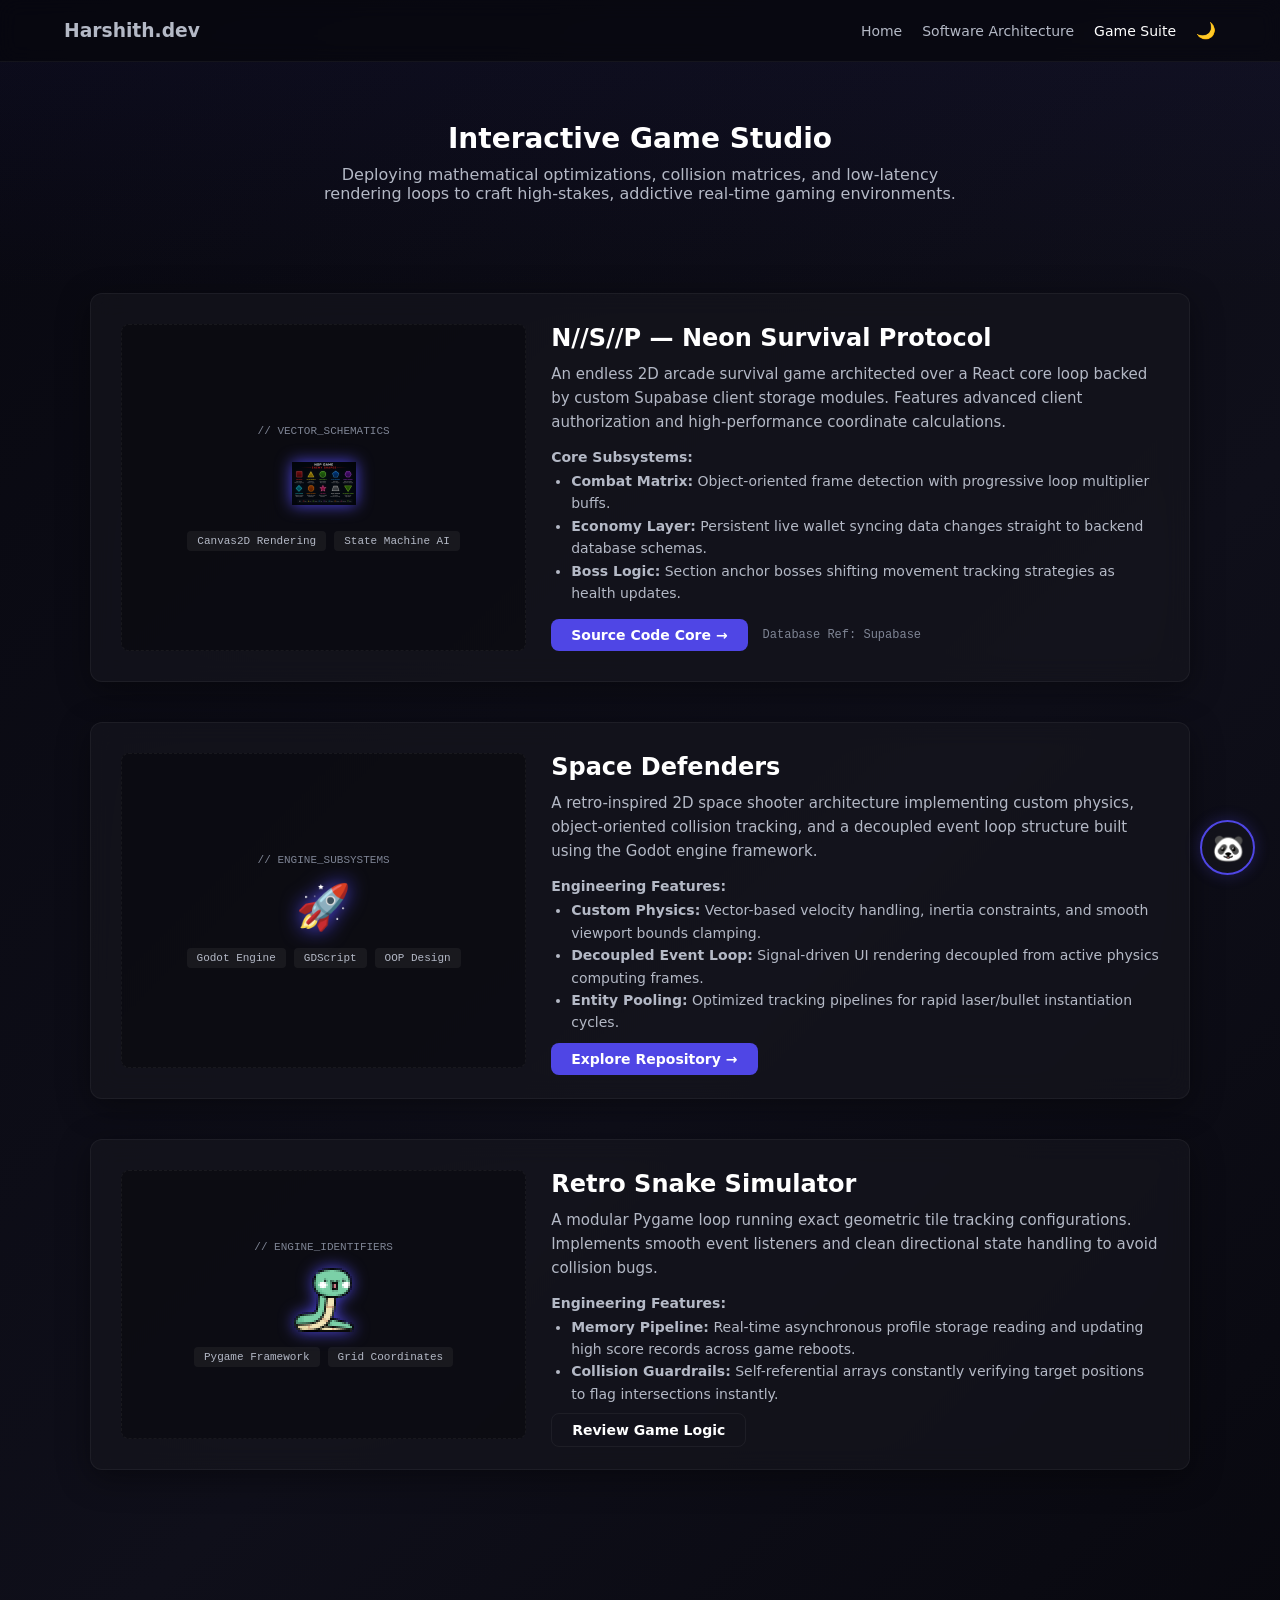
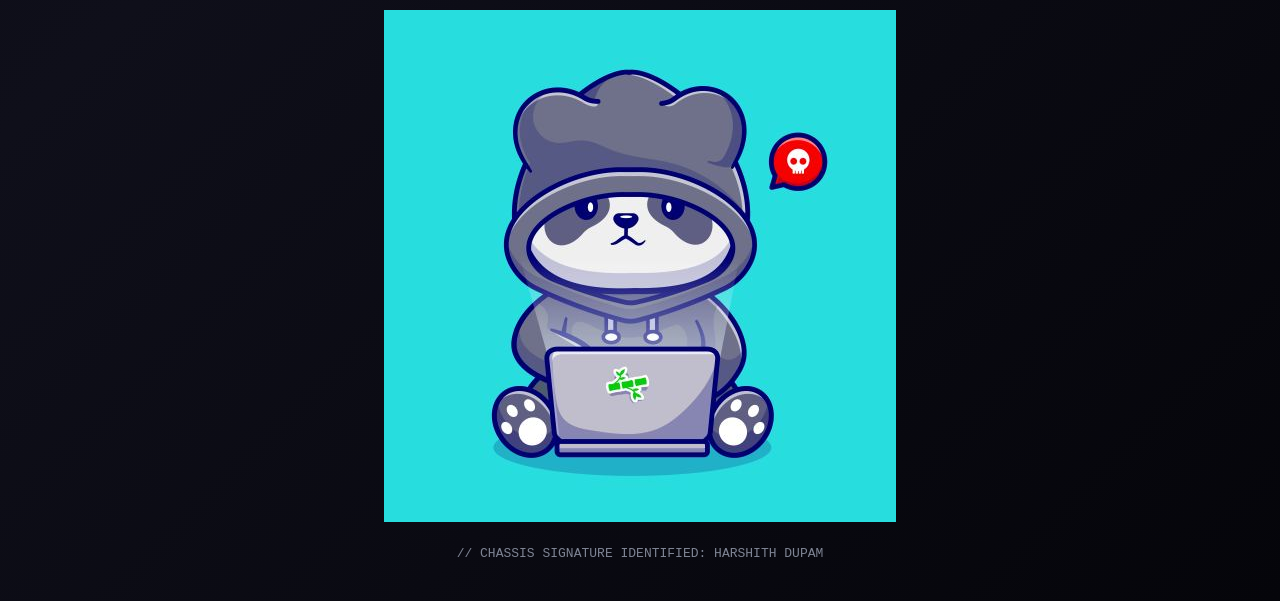
==== games.html @ 9ff23558 "Add files via upload" ====
<!DOCTYPE html>
<html lang="en">
<head>
    <meta charset="UTF-8">
    <meta name="viewport" content="width=device-width, initial-scale=1.0">
    <title>Harshith Dupam | Game Development Suite</title>
    <link rel="stylesheet" href="style.css">
    <style>
        /* Specific page level layouts for the interactive arcade suite mapping */
        .arcade-hero {
            text-align: center;
            padding: 60px 10%;
            background: linear-gradient(180deg, rgba(79, 70, 229, 0.05) 0%, transparent 100%);
        }
        .game-showcase-card {
            display: grid;
            grid-template-columns: 1fr;
            gap: 25px;
            padding: 30px;
            margin-bottom: 40px;
        }
        @media (min-width: 768px) {
            .game-showcase-card { grid-template-columns: 1.2fr 1.8fr; }
        }
        .asset-preview-box {
            background: rgba(0, 0, 0, 0.3);
            border: 1px dashed var(--glass-border);
            border-radius: 8px;
            display: flex;
            flex-direction: column;
            align-items: center;
            justify-content: center;
            padding: 20px;
            gap: 15px;
        }
        .asset-thumbnail {
            image-rendering: pixelated;
            filter: drop-shadow(0 0 8px var(--accent-blue));
            transition: transform 0.3s ease;
        }
        .game-showcase-card:hover .asset-thumbnail {
            transform: scale(1.08);
        }
    </style>
</head>
<body>

    <div id="scroll-progress"></div>

    <header class="navbar">
        <h3 class="logo">Harshith.dev</h3>
        <nav class="nav-links">
            <a href="index.html">Home</a>
            <a href="projects.html">Software Architecture</a>
            <a href="games.html" class="active">Game Suite</a>
            <button id="theme-toggle" class="toggle-btn">🌙</button>
        </nav>
    </header>

    <section class="arcade-hero">
        <h1 class="section-title" style="margin-bottom: 10px;">Interactive Game Studio</h1>
        <p style="max-width: 650px; margin: 0 auto 30px auto;">
            Deploying mathematical optimizations, collision matrices, and low-latency rendering loops to craft high-stakes, addictive real-time gaming environments.
        </p>
    </section>

    <section class="projects" style="padding-top: 0;">
        <div class="container" style="max-width: 1100px; margin: 0 auto;">
            
            <div class="glass-card game-showcase-card">
                <div class="asset-preview-box">
                    <div style="font-size: 11px; color: var(--text-muted); font-family: monospace;">// VECTOR_SCHEMATICS</div>
                    <div style="display: flex; gap: 10px; align-items: center; justify-content: center;">
                        <img src="monster.png" alt="NSP Enemy Engine Sprite" class="asset-thumbnail" style="width: 64px; height: 64px; object-fit: contain;">
                    </div>
                    <div class="project-tags" style="margin: 0; justify-content: center;">
                        <span>Canvas2D Rendering</span>
                        <span>State Machine AI</span>
                    </div>
                </div>
                <div style="display: flex; flex-direction: column; justify-content: space-between;">
                    <div>
                        <h2 style="color: var(--text-primary); margin-bottom: 10px;">N//S//P — Neon Survival Protocol</h2>
                        <p style="margin-bottom: 15px; font-size: 15px; line-height: 1.6;">
                            An endless 2D arcade survival game architected over a React core loop backed by custom Supabase client storage modules. Features advanced client authorization and high-performance coordinate calculations.
                        </p>
                        <div style="font-size: 14px; color: var(--text-secondary); margin-bottom: 15px;">
                            <strong>Core Subsystems:</strong>
                            <ul style="margin-left: 20px; margin-top: 5px; line-height: 1.6;">
                                <li><strong>Combat Matrix:</strong> Object-oriented frame detection with progressive loop multiplier buffs.</li>
                                <li><strong>Economy Layer:</strong> Persistent live wallet syncing data changes straight to backend database schemas.</li>
                                <li><strong>Boss Logic:</strong> Section anchor bosses shifting movement tracking strategies as health updates.</li>
                            </ul>
                        </div>
                    </div>
                    <div style="display: flex; gap: 15px; align-items: center; flex-wrap: wrap;">
                        <a href="https://github.com/HarshDev10218" target="_blank" class="btn-primary" style="padding: 8px 20px; font-size: 14px; text-decoration: none;">Source Code Core &rarr;</a>
                        <span style="font-size: 12px; color: var(--text-muted); font-family: monospace;">Database Ref: Supabase</span>
                    </div>
                </div>
            </div>

            <div class="glass-card game-showcase-card">
                <div class="asset-preview-box">
                    <div style="font-size: 11px; color: var(--text-muted); font-family: monospace;">// ENGINE_SUBSYSTEMS</div>
                    <div style="font-size: 44px; filter: drop-shadow(0 0 10px var(--accent-blue)); animation: pandaFloat 3s ease-in-out infinite;">🚀</div>
                    <div class="project-tags" style="margin: 0; justify-content: center;">
                        <span>Godot Engine</span>
                        <span>GDScript</span>
                        <span>OOP Design</span>
                    </div>
                </div>
                <div style="display: flex; flex-direction: column; justify-content: space-between;">
                    <div>
                        <h2 style="color: var(--text-primary); margin-bottom: 10px;">Space Defenders</h2>
                        <p style="margin-bottom: 15px; font-size: 15px; line-height: 1.6;">
                            A retro-inspired 2D space shooter architecture implementing custom physics, object-oriented collision tracking, and a decoupled event loop structure built using the Godot engine framework.
                        </p>
                        <div style="font-size: 14px; color: var(--text-secondary); margin-bottom: 15px;">
                            <strong>Engineering Features:</strong>
                            <ul style="margin-left: 20px; margin-top: 5px; line-height: 1.6;">
                                <li><strong>Custom Physics:</strong> Vector-based velocity handling, inertia constraints, and smooth viewport bounds clamping.</li>
                                <li><strong>Decoupled Event Loop:</strong> Signal-driven UI rendering decoupled from active physics computing frames.</li>
                                <li><strong>Entity Pooling:</strong> Optimized tracking pipelines for rapid laser/bullet instantiation cycles.</li>
                            </ul>
                        </div>
                    </div>
                    <div>
                        <a href="https://github.com/HarshDev10218" target="_blank" class="btn-primary" style="padding: 8px 20px; font-size: 14px; text-decoration: none;">Explore Repository &rarr;</a>
                    </div>
                </div>
            </div>

            <div class="glass-card game-showcase-card">
                <div class="asset-preview-box">
                    <div style="font-size: 11px; color: var(--text-muted); font-family: monospace;">// ENGINE_IDENTIFIERS</div>
                    <img src="snake.png" alt="Snake" class="asset-thumbnail" style="width: 64px; height: 64px; object-fit: contain;">
                    <div class="project-tags" style="margin: 0; justify-content: center;">
                        <span>Pygame Framework</span>
                        <span>Grid Coordinates</span>
                    </div>
                </div>
                <div style="display: flex; flex-direction: column; justify-content: space-between;">
                    <div>
                        <h2 style="color: var(--text-primary); margin-bottom: 10px;">Retro Snake Simulator</h2>
                        <p style="margin-bottom: 15px; font-size: 15px; line-height: 1.6;">
                            A modular Pygame loop running exact geometric tile tracking configurations. Implements smooth event listeners and clean directional state handling to avoid collision bugs.
                        </p>
                        <div style="font-size: 14px; color: var(--text-secondary); margin-bottom: 15px;">
                            <strong>Engineering Features:</strong>
                            <ul style="margin-left: 20px; margin-top: 5px; line-height: 1.6;">
                                <li><strong>Memory Pipeline:</strong> Real-time asynchronous profile storage reading and updating high score records across game reboots.</li>
                                <li><strong>Collision Guardrails:</strong> Self-referential arrays constantly verifying target positions to flag intersections instantly.</li>
                            </ul>
                        </div>
                    </div>
                    <div>
                        <a href="https://github.com/HarshDev10218/DSA-Visualization" target="_blank" class="btn-secondary" style="padding: 8px 20px; font-size: 14px; text-decoration: none;">Review Game Logic</a>
                    </div>
                </div>
            </div>

        </div>
    </section>

    <section class="contact" style="padding: 40px 10%; text-align: center; display: flex; flex-direction: column; align-items: center; justify-content: center;">
        <div class="animated-avatar-wrapper">
            <img src="Panda.jpg" alt="Cute Panda Developer Avatar" class="cyber-avatar">
        </div>
        <p style="font-size: 13px; font-family: monospace; color: var(--text-muted); margin-top: 20px;">// CHASSIS SIGNATURE IDENTIFIED: HARSHITH DUPAM</p>
    </section>

    <div class="panda-assistant-container">
        <div class="panda-speech-bubble" id="panda-bubble">
            // CORE_UPLINK_ESTABLISHED
        </div>
        <div class="panda-avatar-trigger" id="panda-avatar" title="Click to ping system assistant">
            🐼
        </div>
    </div>

    <script>
        document.addEventListener("DOMContentLoaded", () => {
            
            // --- 1. LIVE FLOATING PANDA ASSISTANT CONTROLLER ---
            const pandaBubble = document.getElementById("panda-bubble");
            const pandaAvatar = document.getElementById("panda-avatar");

            const pandaQuotes = [
                ">> System status: Nominal. Python algorithms running smooth.",
                ">> Framework check: CBIT 10.0 CGPA layer fully compiled.",
                ">> N//S//P survival vectors initialized. Clear to engage.",
                ">> Remember to push your commits to the branch code.",
                ">> Need responsive front-end configurations? Handled.",
                ">> Testing core data structures... Loops verified.",
                ">> Space Defenders physics metrics rendering successfully."
            ];

            let quoteTimeout;

            function triggerPandaSpeech() {
                clearTimeout(quoteTimeout);
                const randomQuote = pandaQuotes[Math.floor(Math.random() * pandaQuotes.length)];
                pandaBubble.textContent = randomQuote;
                pandaBubble.classList.add("active");

                quoteTimeout = setTimeout(() => {
                    pandaBubble.classList.remove("active");
                }, 4500);
            }

            if (pandaAvatar && pandaBubble) {
                pandaAvatar.addEventListener("click", triggerPandaSpeech);

                // Automated boot reminder message setup
                setTimeout(() => {
                    pandaBubble.textContent = ">> Uplink complete. Welcome to Harshith's game suite core.";
                    pandaBubble.classList.add("active");
                    setTimeout(() => pandaBubble.classList.remove("active"), 4000);
                }, 2500);
            }

            // --- 2. THEME ENGINE TOGGLE CONTROLLER ---
            const themeToggle = document.getElementById("theme-toggle");
            if (themeToggle) {
                themeToggle.addEventListener("click", () => {
                    document.body.classList.toggle("light-mode");
                    themeToggle.textContent = document.body.classList.contains("light-mode") ? "☀️" : "🌙";
                });
            }
        });

        // --- 3. GLOBAL SCROLL PROGRESS TRACKER ---
        window.addEventListener("scroll", () => {
            const winScroll = document.body.scrollTop || document.documentElement.scrollTop;
            const height = document.documentElement.scrollHeight - document.documentElement.clientHeight;
            const scrolled = (winScroll / height) * 100;
            const progressBar = document.getElementById("scroll-progress");
            if (progressBar) {
                progressBar.style.width = scrolled + "%";
            }
        });
    </script>
</body>
</html>
---- style.css ----
/* ==========================================
   1. RESET & ADVANCED GLASSMORPHISM ENGINE 
   ========================================== */
* {
    margin: 0;
    padding: 0;
    box-sizing: border-box;
}

:root {
    --bg-gradient: linear-gradient(135deg, #080810 0%, #0F0F1A 50%, #05050A 100%);
    --card-bg: rgba(22, 22, 30, 0.65);
    --glass-border: rgba(255, 255, 255, 0.05);
    --glass-shadow: rgba(0, 0, 0, 0.4);
    --text-primary: #FFFFFF;
    --text-secondary: #B4B9C6;
    --text-muted: #7E8494;
    --accent-blue: #4F46E5;
    --accent-glow: rgba(79, 70, 229, 0.3);
    --backdrop-blur: blur(12px);
}

body.light-mode {
    --bg-gradient: linear-gradient(135deg, #F3F4F6 0%, #E5E7EB 100%);
    --card-bg: rgba(255, 255, 255, 0.7);
    --glass-border: rgba(0, 0, 0, 0.06);
    --glass-shadow: rgba(31, 41, 55, 0.05);
    --text-primary: #111827;
    --text-secondary: #4B5563;
    --text-muted: #6B7280;
    --accent-blue: #2563EB;
    --accent-glow: rgba(37, 99, 235, 0.15);
    --backdrop-blur: blur(12px);
}

body {
    background: var(--bg-gradient);
    color: var(--text-secondary);
    font-family: 'Inter', system-ui, -apple-system, sans-serif;
    scroll-behavior: smooth;
    transition: background 0.4s ease, color 0.4s ease;
    overflow-x: hidden;
    min-height: 100vh;
}

/* 📈 SYSTEM INTERACTION LAYOUTS */
#scroll-progress {
    position: fixed;
    top: 0;
    left: 0;
    height: 4px;
    background: linear-gradient(90deg, var(--accent-blue), #9333EA);
    width: 0%;
    z-index: 1000;
}

.navbar {
    display: flex;
    justify-content: space-between;
    align-items: center;
    padding: 20px max(5%, 20px);
    background: rgba(8, 8, 16, 0.6);
    backdrop-filter: blur(10px);
    position: sticky;
    top: 0;
    width: 100%;
    z-index: 900;
    border-bottom: 1px solid var(--glass-border);
}

.nav-links {
    display: flex;
    align-items: center;
    gap: 20px;
}

.nav-links a {
    color: var(--text-secondary);
    text-decoration: none;
    font-size: 14px;
    font-weight: 500;
    transition: color 0.2s;
}

.nav-links a.active, .nav-links a:hover {
    color: var(--text-primary);
}

.toggle-btn {
    background: none;
    border: none;
    cursor: pointer;
    font-size: 16px;
}

/* 🚀 HERO SCREEN SPECIFICATIONS */
.hero {
    min-height: 65vh;
    display: flex;
    align-items: center;
    justify-content: center;
    text-align: center;
    padding: 40px max(5%, 20px);
}

.hero-content h1 {
    font-size: clamp(32px, 5vw, 56px);
    color: var(--text-primary);
    margin-bottom: 10px;
}

.highlight {
    color: var(--accent-blue);
}

.hero-content p {
    max-width: 600px;
    margin: 20px auto 30px auto;
    font-size: clamp(15px, 2.5vw, 18px);
    line-height: 1.6;
}

.hero-buttons {
    display: flex;
    gap: 15px;
    justify-content: center;
    flex-wrap: wrap;
}

.btn-primary, .btn-secondary {
    padding: 12px 28px;
    border-radius: 8px;
    font-weight: 600;
    text-decoration: none;
    font-size: 15px;
    transition: all 0.2s;
}

.btn-primary {
    background: var(--accent-blue);
    color: #fff;
    border: none;
}

.btn-primary:hover {
    box-shadow: 0 0 20px var(--accent-glow);
    transform: translateY(-2px);
}

.btn-secondary {
    background: transparent;
    color: var(--text-primary);
    border: 1px solid var(--glass-border);
}

.btn-secondary:hover {
    background: rgba(255, 255, 255, 0.05);
}

/* 🛠️ CARD & GRID PATTERNS */
.section-title {
    font-size: 28px;
    color: var(--text-primary);
    margin-bottom: 30px;
    text-align: center;
}

.projects {
    padding: 60px max(5%, 20px);
}

.projects-grid {
    display: grid;
    grid-template-columns: repeat(auto-fit, minmax(280px, 1fr));
    gap: 25px;
}

.glass-card {
    background: var(--card-bg);
    backdrop-filter: var(--backdrop-blur);
    -webkit-backdrop-filter: var(--backdrop-blur);
    border: 1px solid var(--glass-border);
    box-shadow: 0 8px 32px 0 var(--glass-shadow);
    border-radius: 12px;
    transition: transform 0.3s cubic-bezier(0.25, 0.8, 0.25, 1), border-color 0.3s ease, box-shadow 0.3s ease;
}

.glass-card:hover {
    transform: translateY(-5px);
    border-color: var(--accent-blue);
    box-shadow: 0 12px 40px var(--accent-glow);
}

.project-card {
    display: flex;
    flex-direction: column;
    justify-content: space-between;
    padding: 25px;
    min-height: 320px;
}

.project-tags {
    display: flex;
    flex-wrap: wrap;
    gap: 8px;
    margin: 15px 0;
}

.project-tags span {
    background: rgba(255,255,255,0.05);
    padding: 4px 10px;
    border-radius: 4px;
    font-size: 11px;
    font-family: monospace;
    color: var(--text-secondary);
}

.project-link {
    color: var(--accent-blue);
    text-decoration: none;
    font-size: 14px;
    font-weight: 600;
}

/* 📊 METRICS & OBJECTIVES DISPLAY */
.about { padding: 60px max(5%, 20px); }
.about-layout {
    display: flex;
    flex-direction: column;
    gap: 30px;
}
@media(min-width: 768px) { 
    .about-layout { flex-direction: row; } 
    .about-text { flex: 1; } 
    .about-metrics { flex: 1; } 
}
.about-metrics { display: grid; grid-template-columns: repeat(auto-fit, minmax(140px, 1fr)); gap: 15px; }
.metric-card { padding: 20px; text-align: center; }
.metric-num { display: block; font-size: 32px; font-weight: 700; color: var(--text-primary); margin-bottom: 5px; }
.metric-label { font-size: 12px; color: var(--text-muted); }

/* ==========================================
   X. INTERACTIVE CHRONOLOGICAL TIMELINE
   ========================================== */
.timeline-container { position: relative; max-width: 800px; margin: 0 auto; padding: 20px 0; }
.timeline-container::after { content: ''; position: absolute; width: 2px; background: linear-gradient(180deg, var(--accent-blue) 0%, #9333EA 100%); top: 0; bottom: 0; left: 20px; margin-left: -1px; }
.timeline-item { position: relative; margin-bottom: 35px; padding-left: 50px; }
.timeline-dot { position: absolute; width: 14px; height: 14px; background: #080810; border: 3px solid var(--accent-blue); border-radius: 50%; left: 20px; top: 24px; margin-left: -7px; z-index: 2; box-shadow: 0 0 10px var(--accent-blue); transition: all 0.3s; }
.timeline-item:hover .timeline-dot { background: #9333EA; border-color: #9333EA; box-shadow: 0 0 14px #9333EA; }
.timeline-content { padding: 24px; position: relative; }
.timeline-date { display: inline-block; font-family: monospace; font-size: 13px; color: var(--accent-blue); font-weight: bold; margin-bottom: 6px; }
.timeline-content h3 { font-size: 19px; margin-bottom: 4px; color: var(--text-primary); }
.timeline-content h4 { font-size: 14px; color: var(--text-muted); font-weight: 500; margin-bottom: 12px; }

@media (min-width: 768px) {
    .timeline-container::after { left: 50%; }
    .timeline-item { width: 50%; padding-left: 0; }
    .timeline-item:nth-child(even) { left: 50%; padding-left: 30px; }
    .timeline-item:nth-child(odd) { left: 0; padding-right: 30px; text-align: right; }
    .timeline-item:nth-child(even) .timeline-dot { left: 0; }
    .timeline-item:nth-child(odd) .timeline-dot { left: auto; right: 0; margin-right: -7px; }
}

/* ==========================================
   XI. INTERACTIVE FILTER SYSTEM PILLS
   ========================================== */
.filter-btn { background: transparent; border: 1px solid var(--glass-border); color: var(--text-secondary); padding: 6px 14px; font-family: monospace; font-size: 12px; font-weight: bold; border-radius: 6px; cursor: pointer; transition: all 0.2s; }
.filter-btn:hover { border-color: var(--accent-blue); color: var(--text-primary); background: rgba(79, 70, 229, 0.05); }
.filter-btn.active { background: var(--accent-blue); color: #FFFFFF; border-color: var(--accent-blue); box-shadow: 0 0 15px var(--accent-glow); }
.project-card.hidden { display: none !important; }

/* ==========================================
   XII. FLOATING CONTACT FORM MATRIX
   ========================================== */
.contact { padding: 60px max(5%, 20px); }
.contact-layout { display: flex; flex-direction: column; gap: 30px; max-width: 900px; margin: 0 auto; }
@media(min-width: 768px) { .contact-layout { flex-direction: row; } .contact-info { flex: 1; } }
.form-group { position: relative; width: 100%; }
.form-group input, .form-group textarea { width: 100%; background: rgba(255, 255, 255, 0.02); border: 1px solid var(--glass-border); padding: 12px; border-radius: 6px; color: var(--text-primary); font-family: inherit; font-size: 14px; transition: border-color 0.3s; }
.form-group input:focus, .form-group textarea:focus { border-color: var(--accent-blue); outline: none; }
.error { font-size: 11px; color: #ef4444; font-family: monospace; margin-top: 4px; display: block; }

.colored { transition: transform 0.2s ease-in-out, filter 0.2s ease-in-out; }
.glass-card:hover .colored { transform: scale(1.1); filter: drop-shadow(0 0 6px var(--accent-blue)); }

/* ==========================================
   XIV. LIVE FLOATING CYBER-PANDA ASSISTANT
   ========================================== */
.panda-assistant-container {
    position: fixed;
    bottom: 25px;
    right: 25px;
    z-index: 9999;
    display: flex;
    flex-direction: column;
    align-items: flex-end;
    pointer-events: none; /* Allows scrolling underneath when hidden */
}

/* Glassmorphic speech bubble */
.panda-speech-bubble {
    background: var(--card-bg);
    backdrop-filter: var(--backdrop-blur);
    -webkit-backdrop-filter: var(--backdrop-blur);
    border: 1px solid var(--glass-border);
    box-shadow: 0 8px 32px 0 var(--glass-shadow);
    padding: 12px 16px;
    border-radius: 12px;
    color: var(--text-primary);
    font-family: monospace;
    font-size: 12px;
    max-width: 220px;
    margin-bottom: 12px;
    opacity: 0;
    transform: translateY(10px) scale(0.95);
    transition: all 0.3s cubic-bezier(0.4, 0, 0.2, 1);
    pointer-events: auto;
    border-bottom-right-radius: 2px;
}

.panda-speech-bubble.active {
    opacity: 1;
    transform: translateY(0) scale(1);
}

/* The core animated panda chassis */
.panda-avatar-trigger {
    width: 55px;
    height: 55px;
    background: var(--card-bg);
    border: 2px solid var(--accent-blue);
    backdrop-filter: var(--backdrop-blur);
    border-radius: 50%;
    display: flex;
    align-items: center;
    justify-content: center;
    font-size: 26px;
    cursor: pointer;
    pointer-events: auto;
    box-shadow: 0 0 15px var(--accent-glow);
    animation: pandaFloat 4s ease-in-out infinite; /* Smooth idle floating cycle */
    transition: transform 0.2s, border-color 0.2s;
}

.panda-avatar-trigger:hover {
    transform: scale(1.1);
    border-color: #9333EA;
    box-shadow: 0 0 20px rgba(147, 51, 234, 0.4);
}

/* 🔄 FLOATING PHYSICS KEYFRAMES */
@keyframes pandaFloat {
    0% {
        transform: translateY(0px);
    }
    50% {
        transform: translateY(-8px);
    }
    100% {
        transform: translateY(0px);
    }
}
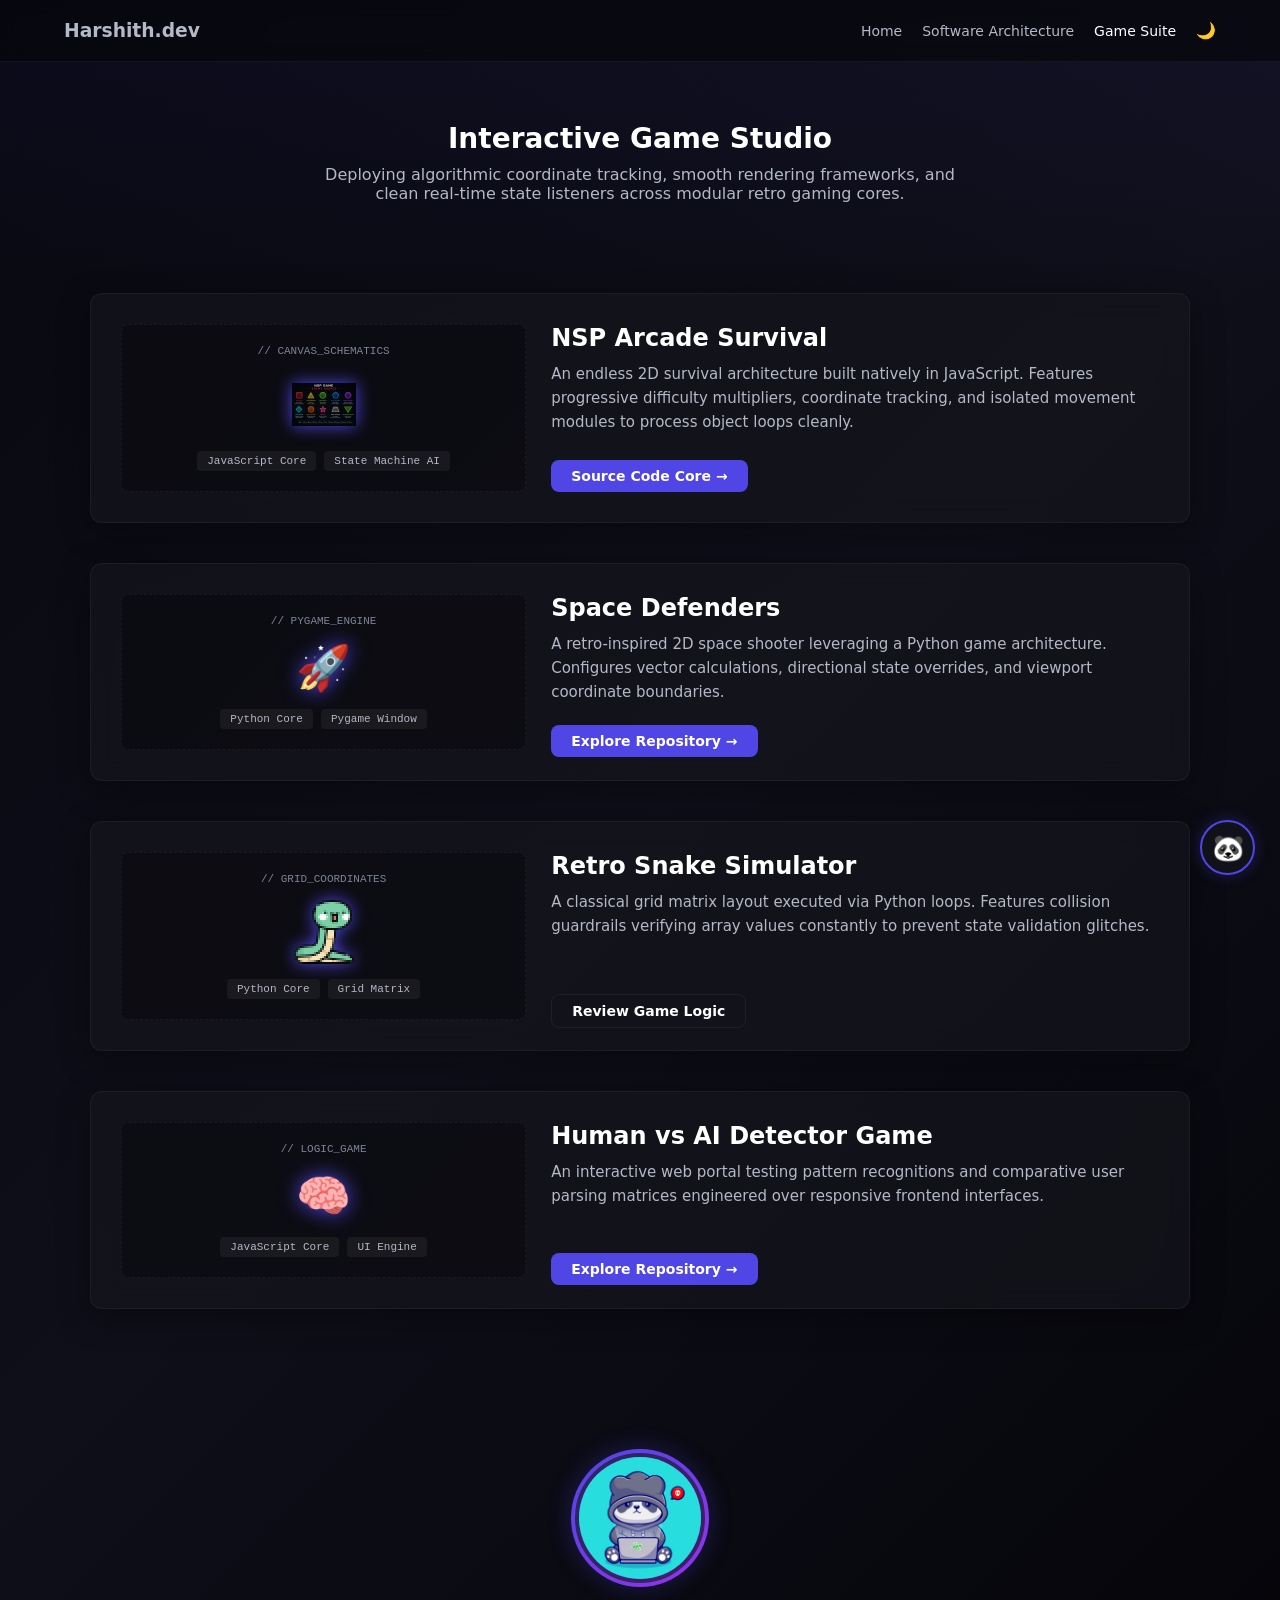
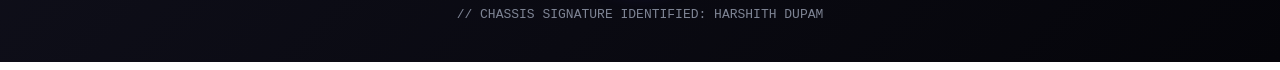
==== commit ea255313: "Update games.html" ====
--- a/games.html
+++ b/games.html
@@ -6,7 +6,6 @@
     <title>Harshith Dupam | Game Development Suite</title>
     <link rel="stylesheet" href="style.css">
     <style>
-        /* Specific page level layouts for the interactive arcade suite mapping */
         .arcade-hero {
             text-align: center;
             padding: 60px 10%;
@@ -60,102 +59,103 @@
     <section class="arcade-hero">
         <h1 class="section-title" style="margin-bottom: 10px;">Interactive Game Studio</h1>
         <p style="max-width: 650px; margin: 0 auto 30px auto;">
-            Deploying mathematical optimizations, collision matrices, and low-latency rendering loops to craft high-stakes, addictive real-time gaming environments.
+            Deploying algorithmic coordinate tracking, smooth rendering frameworks, and clean real-time state listeners across modular retro gaming cores.
         </p>
     </section>
 
     <section class="projects" style="padding-top: 0;">
         <div class="container" style="max-width: 1100px; margin: 0 auto;">
             
-            <div class="glass-card game-showcase-card">
-                <div class="asset-preview-box">
-                    <div style="font-size: 11px; color: var(--text-muted); font-family: monospace;">// VECTOR_SCHEMATICS</div>
+            <!-- Game Node: NSP Game Core -->
+            <div class="glass-card game-showcase-card">
+                <div class="asset-preview-box">
+                    <div style="font-size: 11px; color: var(--text-muted); font-family: monospace;">// CANVAS_SCHEMATICS</div>
                     <div style="display: flex; gap: 10px; align-items: center; justify-content: center;">
-                        <img src="monster.png" alt="NSP Enemy Engine Sprite" class="asset-thumbnail" style="width: 64px; height: 64px; object-fit: contain;">
-                    </div>
-                    <div class="project-tags" style="margin: 0; justify-content: center;">
-                        <span>Canvas2D Rendering</span>
+                        <img src="monster.png" alt="Enemy Engine Sprite" class="asset-thumbnail" style="width: 64px; height: 64px; object-fit: contain;">
+                    </div>
+                    <div class="project-tags" style="margin: 0; justify-content: center;">
+                        <span>JavaScript Core</span>
                         <span>State Machine AI</span>
                     </div>
                 </div>
                 <div style="display: flex; flex-direction: column; justify-content: space-between;">
                     <div>
-                        <h2 style="color: var(--text-primary); margin-bottom: 10px;">N//S//P — Neon Survival Protocol</h2>
-                        <p style="margin-bottom: 15px; font-size: 15px; line-height: 1.6;">
-                            An endless 2D arcade survival game architected over a React core loop backed by custom Supabase client storage modules. Features advanced client authorization and high-performance coordinate calculations.
-                        </p>
-                        <div style="font-size: 14px; color: var(--text-secondary); margin-bottom: 15px;">
-                            <strong>Core Subsystems:</strong>
-                            <ul style="margin-left: 20px; margin-top: 5px; line-height: 1.6;">
-                                <li><strong>Combat Matrix:</strong> Object-oriented frame detection with progressive loop multiplier buffs.</li>
-                                <li><strong>Economy Layer:</strong> Persistent live wallet syncing data changes straight to backend database schemas.</li>
-                                <li><strong>Boss Logic:</strong> Section anchor bosses shifting movement tracking strategies as health updates.</li>
-                            </ul>
-                        </div>
+                        <h2 style="color: var(--text-primary); margin-bottom: 10px;">NSP Arcade Survival</h2>
+                        <p style="margin-bottom: 15px; font-size: 15px; line-height: 1.6;">
+                            An endless 2D survival architecture built natively in JavaScript. Features progressive difficulty multipliers, coordinate tracking, and isolated movement modules to process object loops cleanly.
+                        </p>
                     </div>
                     <div style="display: flex; gap: 15px; align-items: center; flex-wrap: wrap;">
-                        <a href="https://github.com/HarshDev10218" target="_blank" class="btn-primary" style="padding: 8px 20px; font-size: 14px; text-decoration: none;">Source Code Core &rarr;</a>
-                        <span style="font-size: 12px; color: var(--text-muted); font-family: monospace;">Database Ref: Supabase</span>
-                    </div>
-                </div>
-            </div>
-
-            <div class="glass-card game-showcase-card">
-                <div class="asset-preview-box">
-                    <div style="font-size: 11px; color: var(--text-muted); font-family: monospace;">// ENGINE_SUBSYSTEMS</div>
+                        <a href="https://github.com/HarshDev10218/NSP-Game" target="_blank" class="btn-primary" style="padding: 8px 20px; font-size: 14px; text-decoration: none;">Source Code Core &rarr;</a>
+                    </div>
+                </div>
+            </div>
+
+            <!-- Game Node: Space Defenders Pygame -->
+            <div class="glass-card game-showcase-card">
+                <div class="asset-preview-box">
+                    <div style="font-size: 11px; color: var(--text-muted); font-family: monospace;">// PYGAME_ENGINE</div>
                     <div style="font-size: 44px; filter: drop-shadow(0 0 10px var(--accent-blue)); animation: pandaFloat 3s ease-in-out infinite;">🚀</div>
                     <div class="project-tags" style="margin: 0; justify-content: center;">
-                        <span>Godot Engine</span>
-                        <span>GDScript</span>
-                        <span>OOP Design</span>
+                        <span>Python Core</span>
+                        <span>Pygame Window</span>
                     </div>
                 </div>
                 <div style="display: flex; flex-direction: column; justify-content: space-between;">
                     <div>
                         <h2 style="color: var(--text-primary); margin-bottom: 10px;">Space Defenders</h2>
                         <p style="margin-bottom: 15px; font-size: 15px; line-height: 1.6;">
-                            A retro-inspired 2D space shooter architecture implementing custom physics, object-oriented collision tracking, and a decoupled event loop structure built using the Godot engine framework.
-                        </p>
-                        <div style="font-size: 14px; color: var(--text-secondary); margin-bottom: 15px;">
-                            <strong>Engineering Features:</strong>
-                            <ul style="margin-left: 20px; margin-top: 5px; line-height: 1.6;">
-                                <li><strong>Custom Physics:</strong> Vector-based velocity handling, inertia constraints, and smooth viewport bounds clamping.</li>
-                                <li><strong>Decoupled Event Loop:</strong> Signal-driven UI rendering decoupled from active physics computing frames.</li>
-                                <li><strong>Entity Pooling:</strong> Optimized tracking pipelines for rapid laser/bullet instantiation cycles.</li>
-                            </ul>
-                        </div>
-                    </div>
-                    <div>
-                        <a href="https://github.com/HarshDev10218" target="_blank" class="btn-primary" style="padding: 8px 20px; font-size: 14px; text-decoration: none;">Explore Repository &rarr;</a>
-                    </div>
-                </div>
-            </div>
-
-            <div class="glass-card game-showcase-card">
-                <div class="asset-preview-box">
-                    <div style="font-size: 11px; color: var(--text-muted); font-family: monospace;">// ENGINE_IDENTIFIERS</div>
+                            A retro-inspired 2D space shooter leveraging a Python game architecture. Configures vector calculations, directional state overrides, and viewport coordinate boundaries.
+                        </p>
+                    </div>
+                    <div>
+                        <a href="https://github.com/HarshDev10218/Space-defenders-pygame" target="_blank" class="btn-primary" style="padding: 8px 20px; font-size: 14px; text-decoration: none;">Explore Repository &rarr;</a>
+                    </div>
+                </div>
+            </div>
+
+            <!-- Game Node: Retro Snake Simulator -->
+            <div class="glass-card game-showcase-card">
+                <div class="asset-preview-box">
+                    <div style="font-size: 11px; color: var(--text-muted); font-family: monospace;">// GRID_COORDINATES</div>
                     <img src="snake.png" alt="Snake" class="asset-thumbnail" style="width: 64px; height: 64px; object-fit: contain;">
                     <div class="project-tags" style="margin: 0; justify-content: center;">
-                        <span>Pygame Framework</span>
-                        <span>Grid Coordinates</span>
+                        <span>Python Core</span>
+                        <span>Grid Matrix</span>
                     </div>
                 </div>
                 <div style="display: flex; flex-direction: column; justify-content: space-between;">
                     <div>
                         <h2 style="color: var(--text-primary); margin-bottom: 10px;">Retro Snake Simulator</h2>
                         <p style="margin-bottom: 15px; font-size: 15px; line-height: 1.6;">
-                            A modular Pygame loop running exact geometric tile tracking configurations. Implements smooth event listeners and clean directional state handling to avoid collision bugs.
-                        </p>
-                        <div style="font-size: 14px; color: var(--text-secondary); margin-bottom: 15px;">
-                            <strong>Engineering Features:</strong>
-                            <ul style="margin-left: 20px; margin-top: 5px; line-height: 1.6;">
-                                <li><strong>Memory Pipeline:</strong> Real-time asynchronous profile storage reading and updating high score records across game reboots.</li>
-                                <li><strong>Collision Guardrails:</strong> Self-referential arrays constantly verifying target positions to flag intersections instantly.</li>
-                            </ul>
-                        </div>
-                    </div>
-                    <div>
-                        <a href="https://github.com/HarshDev10218/DSA-Visualization" target="_blank" class="btn-secondary" style="padding: 8px 20px; font-size: 14px; text-decoration: none;">Review Game Logic</a>
+                            A classical grid matrix layout executed via Python loops. Features collision guardrails verifying array values constantly to prevent state validation glitches.
+                        </p>
+                    </div>
+                    <div>
+                        <a href="https://github.com/HarshDev10218/SnakeGame-pygame" target="_blank" class="btn-secondary" style="padding: 8px 20px; font-size: 14px; text-decoration: none;">Review Game Logic</a>
+                    </div>
+                </div>
+            </div>
+
+            <!-- Game Node: Human-vs-AI-Detector-Game -->
+            <div class="glass-card game-showcase-card">
+                <div class="asset-preview-box">
+                    <div style="font-size: 11px; color: var(--text-muted); font-family: monospace;">// LOGIC_GAME</div>
+                    <div style="font-size: 44px; filter: drop-shadow(0 0 10px var(--accent-blue));">🧠</div>
+                    <div class="project-tags" style="margin: 0; justify-content: center;">
+                        <span>JavaScript Core</span>
+                        <span>UI Engine</span>
+                    </div>
+                </div>
+                <div style="display: flex; flex-direction: column; justify-content: space-between;">
+                    <div>
+                        <h2 style="color: var(--text-primary); margin-bottom: 10px;">Human vs AI Detector Game</h2>
+                        <p style="margin-bottom: 15px; font-size: 15px; line-height: 1.6;">
+                            An interactive web portal testing pattern recognitions and comparative user parsing matrices engineered over responsive frontend interfaces.
+                        </p>
+                    </div>
+                    <div>
+                        <a href="https://github.com/HarshDev10218/Human-vs-AI-Detector-Game" target="_blank" class="btn-primary" style="padding: 8px 20px; font-size: 14px; text-decoration: none;">Explore Repository &rarr;</a>
                     </div>
                 </div>
             </div>
@@ -165,7 +165,7 @@
 
     <section class="contact" style="padding: 40px 10%; text-align: center; display: flex; flex-direction: column; align-items: center; justify-content: center;">
         <div class="animated-avatar-wrapper">
-            <img src="Panda.jpg" alt="Cute Panda Developer Avatar" class="cyber-avatar">
+            <img src="Panda.jpg" alt="Panda Developer" class="cyber-avatar">
         </div>
         <p style="font-size: 13px; font-family: monospace; color: var(--text-muted); margin-top: 20px;">// CHASSIS SIGNATURE IDENTIFIED: HARSHITH DUPAM</p>
     </section>
@@ -181,8 +181,6 @@
 
     <script>
         document.addEventListener("DOMContentLoaded", () => {
-            
-            // --- 1. LIVE FLOATING PANDA ASSISTANT CONTROLLER ---
             const pandaBubble = document.getElementById("panda-bubble");
             const pandaAvatar = document.getElementById("panda-avatar");
 
@@ -190,10 +188,9 @@
                 ">> System status: Nominal. Python algorithms running smooth.",
                 ">> Framework check: CBIT 10.0 CGPA layer fully compiled.",
                 ">> N//S//P survival vectors initialized. Clear to engage.",
-                ">> Remember to push your commits to the branch code.",
-                ">> Need responsive front-end configurations? Handled.",
-                ">> Testing core data structures... Loops verified.",
-                ">> Space Defenders physics metrics rendering successfully."
+                ">> Checking repository structures... 32 core loops loaded.",
+                ">> Space Defenders physics metrics rendering via Pygame scripts.",
+                ">> Checking coordinate paths inside the grid matrix."
             ];
 
             let quoteTimeout;
@@ -211,16 +208,13 @@
 
             if (pandaAvatar && pandaBubble) {
                 pandaAvatar.addEventListener("click", triggerPandaSpeech);
-
-                // Automated boot reminder message setup
                 setTimeout(() => {
-                    pandaBubble.textContent = ">> Uplink complete. Welcome to Harshith's game suite core.";
+                    pandaBubble.textContent = ">> Uplink complete. Welcome to Harshith's arcade environment.";
                     pandaBubble.classList.add("active");
                     setTimeout(() => pandaBubble.classList.remove("active"), 4000);
                 }, 2500);
             }
 
-            // --- 2. THEME ENGINE TOGGLE CONTROLLER ---
             const themeToggle = document.getElementById("theme-toggle");
             if (themeToggle) {
                 themeToggle.addEventListener("click", () => {
@@ -230,16 +224,13 @@
             }
         });
 
-        // --- 3. GLOBAL SCROLL PROGRESS TRACKER ---
         window.addEventListener("scroll", () => {
             const winScroll = document.body.scrollTop || document.documentElement.scrollTop;
             const height = document.documentElement.scrollHeight - document.documentElement.clientHeight;
             const scrolled = (winScroll / height) * 100;
             const progressBar = document.getElementById("scroll-progress");
-            if (progressBar) {
-                progressBar.style.width = scrolled + "%";
-            }
+            if (progressBar) progressBar.style.width = scrolled + "%";
         });
     </script>
 </body>
-</html>+</html>
--- a/style.css
+++ b/style.css
@@ -359,4 +359,29 @@
     100% {
         transform: translateY(0px);
     }
-}+}
+/* ==========================================
+   XV. CYBER AVATAR CHASSIS CONSTRAINTS
+   ========================================== */
+.animated-avatar-wrapper {
+    display: inline-block;
+    position: relative;
+    padding: 4px;
+    border-radius: 50%;
+    background: linear-gradient(135deg, var(--accent-blue), #9333EA);
+    box-shadow: 0 0 25px var(--accent-glow);
+    transition: transform 0.3s ease;
+}
+
+.cyber-avatar {
+    width: 130px; /* Restricts the panda image width boundary */
+    height: 130px; /* Restricts the panda image height boundary */
+    object-fit: cover; /* Ensures the image doesn't stretch or skew */
+    border-radius: 50%; /* Makes the avatar perfectly circular */
+    border: 4px solid var(--card-bg);
+    display: block;
+}
+
+.animated-avatar-wrapper:hover {
+    transform: scale(1.05);
+}
